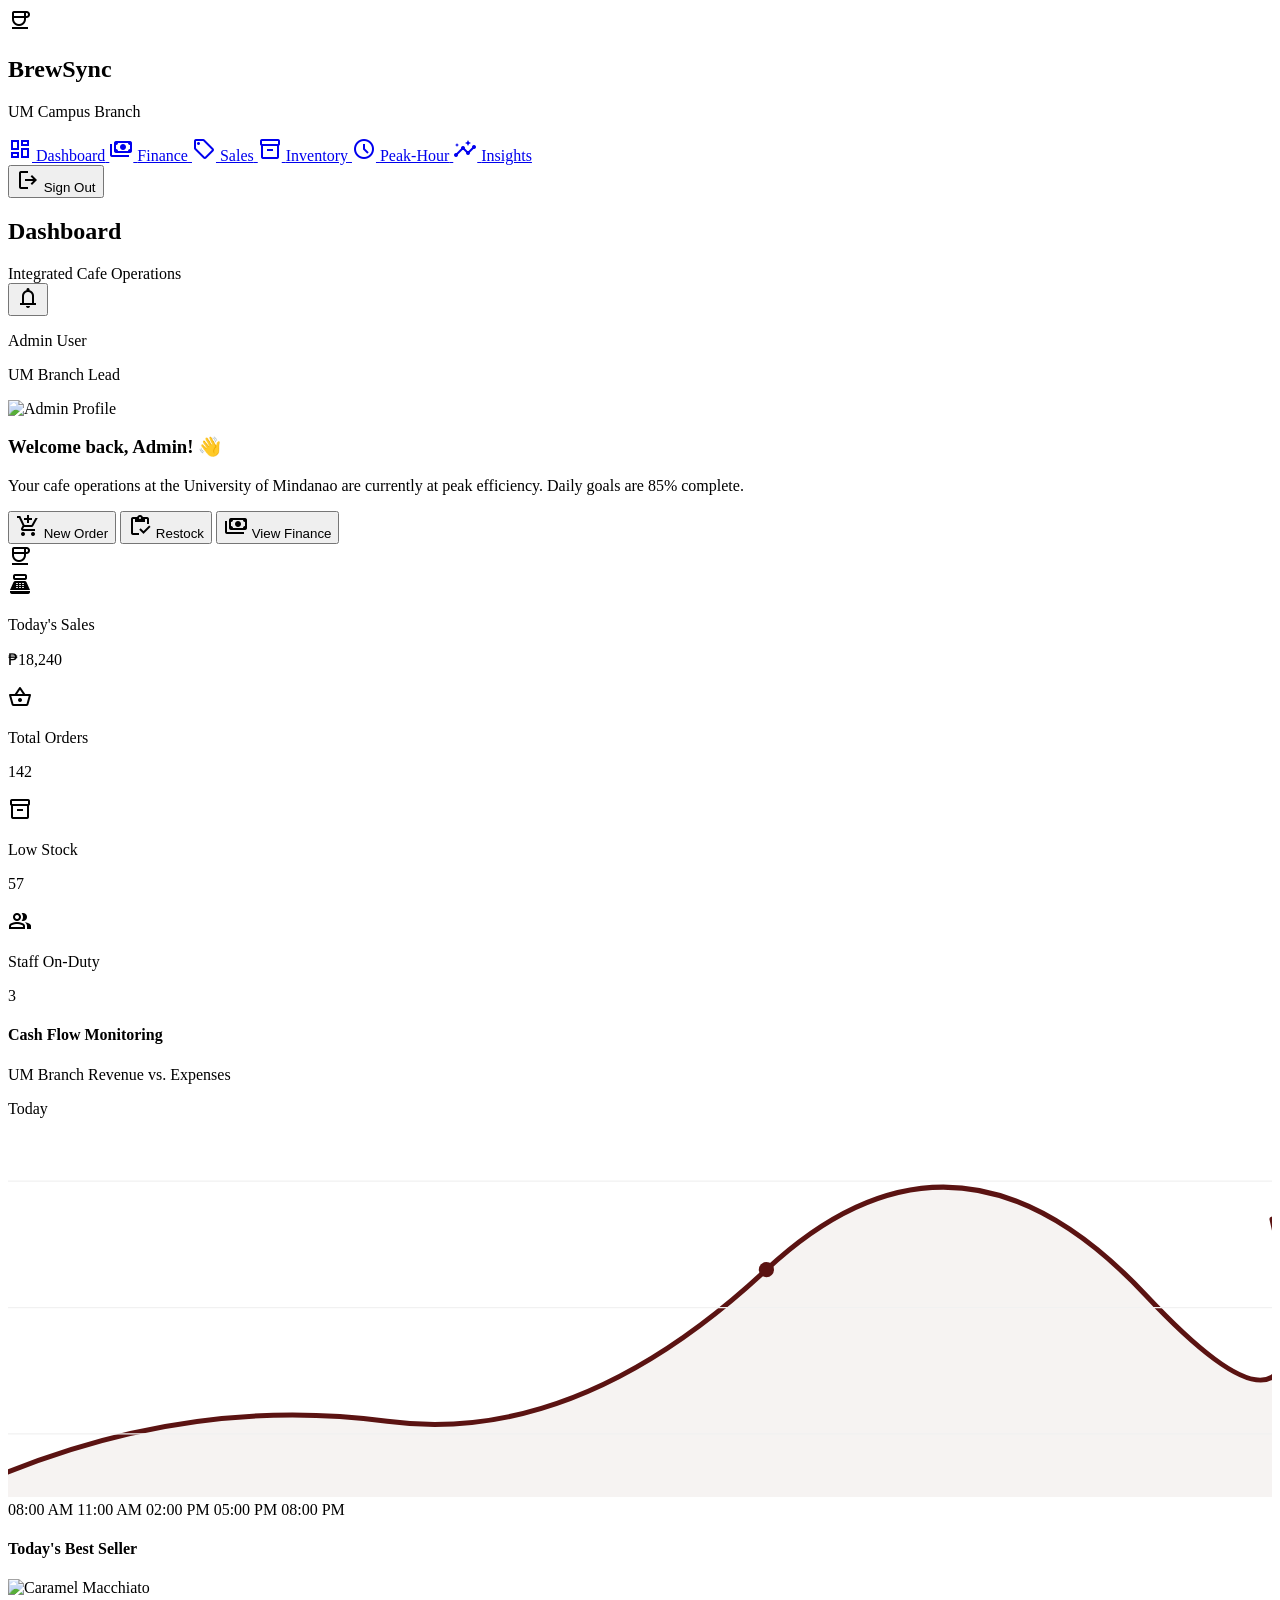
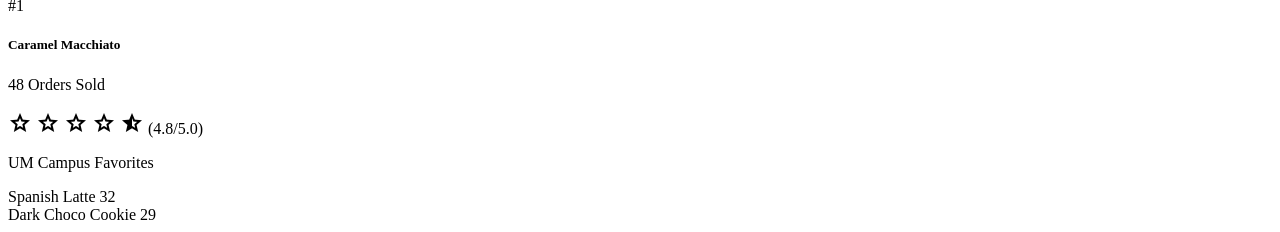
==== dashboard.html @ 95e8571e "initial commit" ====
<!DOCTYPE html>
<html class="" lang="en">

<head>
    <meta charset="utf-8" />
    <meta content="width=device-width, initial-scale=1.0" name="viewport" />
    <title>BrewSync - Dashboard</title>
    <script src="https://cdn.tailwindcss.com?plugins=forms,container-queries"></script>
    <link
        href="https://fonts.googleapis.com/css2?family=Oleo+Script:wght@400;700&amp;family=DM+Sans:ital,opsz,wght@0,9..40,100..1000;1,9..40,100..1000&amp;display=swap"
        rel="stylesheet" />
    <link
        href="https://fonts.googleapis.com/css2?family=Material+Symbols+Outlined:wght,FILL@100..700,0..1&amp;display=swap"
        rel="stylesheet" />
    <script id="tailwind-config">
        tailwind.config = {
            darkMode: "class",
            theme: {
                extend: {
                    colors: {
                        "primary": "#5B1312", // burgundy-wine
                        "sidebar-dark": "#2A0000", // deep-maroon
                        "background-light": "#F5F1E8", // ivory-cream
                        "background-dark": "#201212",
                    },
                    fontFamily: {
                        "display": ["DM Sans", "sans-serif"],
                        "logo": ["Oleo Script", "cursive"]
                    },
                    borderRadius: {
                        "DEFAULT": "1.25rem", // 20px radius
                        "lg": "2rem",
                        "xl": "3rem",
                        "full": "9999px"
                    },
                },
            },
        }
    </script>
    <style type="text/tailwindcss">
        @layer base {
            body {
                @apply font-display text-slate-900 bg-background-light dark:bg-background-dark antialiased;
            }
        }
        .custom-scrollbar::-webkit-scrollbar {
            width: 6px;
        }
        .custom-scrollbar::-webkit-scrollbar-thumb {
            background-color: rgba(91, 19, 18, 0.2);
            border-radius: 10px;
        }
    </style>
</head>

<body class="bg-background-light dark:bg-background-dark">
    <div class="flex h-screen overflow-hidden">
        <aside class="w-72 bg-sidebar-dark flex flex-col h-full text-stone-200 shadow-2xl z-20">
            <div class="p-8 flex items-center gap-3">
                <div
                    class="size-12 bg-primary rounded flex items-center justify-center border border-white/10 shadow-lg">
                    <span class="material-symbols-outlined text-white text-3xl">coffee</span>
                </div>
                <div>
                    <h1 class="text-white text-2xl font-logo tracking-tight">BrewSync</h1>
                    <p class="text-stone-500 text-[10px] uppercase tracking-widest font-bold">UM Campus Branch</p>
                </div>
            </div>
            <nav class="flex-1 px-4 space-y-2 py-4 overflow-y-auto custom-scrollbar">
                <a class="flex items-center gap-3 px-4 py-3 rounded bg-primary text-white shadow-lg shadow-primary/20"
                    href="#">
                    <span class="material-symbols-outlined">dashboard</span>
                    <span class="font-medium">Dashboard</span>
                </a>
                <a class="flex items-center gap-3 px-4 py-3 rounded transition-all hover:bg-white/5 text-stone-400"
                    href="#">
                    <span class="material-symbols-outlined">payments</span>
                    <span class="font-medium">Finance</span>
                </a>
                <a class="flex items-center gap-3 px-4 py-3 rounded transition-all hover:bg-white/5 text-stone-400"
                    href="#">
                    <span class="material-symbols-outlined">sell</span>
                    <span class="font-medium">Sales</span>
                </a>
                <a class="flex items-center gap-3 px-4 py-3 rounded transition-all hover:bg-white/5 text-stone-400"
                    href="#">
                    <span class="material-symbols-outlined">inventory_2</span>
                    <span class="font-medium">Inventory</span>
                </a>
                <a class="flex items-center gap-3 px-4 py-3 rounded transition-all hover:bg-white/5 text-stone-400"
                    href="#">
                    <span class="material-symbols-outlined">schedule</span>
                    <span class="font-medium">Peak-Hour</span>
                </a>
                <a class="flex items-center gap-3 px-4 py-3 rounded transition-all hover:bg-white/5 text-stone-400"
                    href="#">
                    <span class="material-symbols-outlined">insights</span>
                    <span class="font-medium">Insights</span>
                </a>
            </nav>
            <div class="p-6 border-t border-white/5">
                <button
                    class="w-full bg-primary hover:bg-primary/90 text-white py-3 rounded font-bold flex items-center justify-center gap-2 transition-all shadow-lg">
                    <span class="material-symbols-outlined">logout</span>
                    <span>Sign Out</span>
                </button>
            </div>
        </aside>
        <main class="flex-1 flex flex-col overflow-hidden">
            <header
                class="h-20 bg-white/40 backdrop-blur-md border-b border-stone-200/60 px-8 flex items-center justify-between z-10">
                <div class="flex items-center gap-4">
                    <h2 class="text-2xl font-bold text-sidebar-dark">Dashboard</h2>
                    <div class="h-6 w-[1px] bg-stone-300 mx-2"></div>
                    <div class="flex items-center gap-2">
                        <span class="text-sm font-bold text-stone-600">Integrated Cafe Operations</span>
                    </div>
                </div>
                <div class="flex items-center gap-6">
                    <div class="flex items-center gap-3">
                        <button
                            class="size-11 flex items-center justify-center rounded bg-white text-stone-600 hover:bg-stone-50 transition-colors shadow-sm border border-stone-100">
                            <span class="material-symbols-outlined">notifications</span>
                        </button>
                        <div class="w-[1px] h-6 bg-stone-200 mx-1"></div>
                        <div class="flex items-center gap-3 pl-2">
                            <div class="text-right">
                                <p class="text-sm font-bold text-sidebar-dark leading-none">Admin User</p>
                                <p class="text-[10px] text-primary uppercase font-bold mt-1">UM Branch Lead</p>
                            </div>
                            <div
                                class="size-11 rounded-full border-2 border-primary/20 p-0.5 shadow-sm overflow-hidden">
                                <img alt="Admin Profile" class="w-full h-full rounded-full object-cover"
                                    src="https://lh3.googleusercontent.com/aida-public/[base64]" />
                            </div>
                        </div>
                    </div>
                </div>
            </header>
            <div class="flex-1 overflow-y-auto p-8 custom-scrollbar">
                <div class="relative overflow-hidden rounded bg-sidebar-dark text-white p-10 mb-8 shadow-md">
                    <div class="relative z-10">
                        <h3 class="text-3xl font-bold mb-2">Welcome back, Admin! 👋</h3>
                        <p class="text-stone-300 max-w-lg">Your cafe operations at the University of Mindanao are
                            currently at peak efficiency. Daily goals are 85% complete.</p>
                        <div class="flex gap-4 mt-8">
                            <button
                                class="bg-primary hover:bg-primary/90 text-white px-6 py-3 rounded font-bold flex items-center gap-2 transition-all shadow-md">
                                <span class="material-symbols-outlined">add_shopping_cart</span>
                                <span>New Order</span>
                            </button>
                            <button
                                class="bg-primary hover:bg-primary/90 text-white px-6 py-3 rounded font-bold flex items-center gap-2 transition-all shadow-md">
                                <span class="material-symbols-outlined">inventory</span>
                                <span>Restock</span>
                            </button>
                            <button
                                class="bg-primary hover:bg-primary/90 text-white px-6 py-3 rounded font-bold flex items-center gap-2 transition-all shadow-md">
                                <span class="material-symbols-outlined">payments</span>
                                <span>View Finance</span>
                            </button>
                        </div>
                    </div>
                    <div class="absolute right-0 top-0 w-1/3 h-full opacity-10 pointer-events-none">
                        <span
                            class="material-symbols-outlined text-[200px] absolute -right-10 -top-10 rotate-12">coffee</span>
                    </div>
                </div>
                <div class="grid grid-cols-1 md:grid-cols-2 lg:grid-cols-4 gap-6 mb-8">
                    <div class="bg-white p-6 rounded shadow-md border border-stone-100 flex items-center gap-4">
                        <div class="size-14 rounded bg-primary/5 text-primary flex items-center justify-center">
                            <span class="material-symbols-outlined text-3xl">point_of_sale</span>
                        </div>
                        <div>
                            <p class="text-stone-500 text-xs font-bold uppercase tracking-wider">Today's Sales</p>
                            <p class="text-2xl font-bold text-sidebar-dark">₱18,240</p>
                        </div>
                    </div>
                    <div class="bg-white p-6 rounded shadow-md border border-stone-100 flex items-center gap-4">
                        <div class="size-14 rounded bg-stone-50 text-sidebar-dark flex items-center justify-center">
                            <span class="material-symbols-outlined text-3xl">shopping_basket</span>
                        </div>
                        <div>
                            <p class="text-stone-500 text-xs font-bold uppercase tracking-wider">Total Orders</p>
                            <p class="text-2xl font-bold text-sidebar-dark">142</p>
                        </div>
                    </div>
                    <div class="bg-white p-6 rounded shadow-md border border-stone-100 flex items-center gap-4">
                        <div class="size-14 rounded bg-amber-50 text-amber-600 flex items-center justify-center">
                            <span class="material-symbols-outlined text-3xl">inventory_2</span>
                        </div>
                        <div>
                            <p class="text-stone-500 text-xs font-bold uppercase tracking-wider">Low Stock</p>
                            <p class="text-2xl font-bold text-sidebar-dark">57</p>
                        </div>
                    </div>
                    <div class="bg-white p-6 rounded shadow-md border border-stone-100 flex items-center gap-4">
                        <div
                            class="size-14 rounded bg-sidebar-dark/5 text-sidebar-dark flex items-center justify-center">
                            <span class="material-symbols-outlined text-3xl">group</span>
                        </div>
                        <div>
                            <p class="text-stone-500 text-xs font-bold uppercase tracking-wider">Staff On-Duty</p>
                            <p class="text-2xl font-bold text-sidebar-dark">3</p>
                        </div>
                    </div>
                </div>
                <div class="grid grid-cols-1 lg:grid-cols-3 gap-8">
                    <div class="lg:col-span-2 bg-white p-8 rounded shadow-md border border-stone-100">
                        <div class="flex items-center justify-between mb-8">
                            <div>
                                <h4 class="text-lg font-bold text-sidebar-dark">Cash Flow Monitoring</h4>
                                <p class="text-sm text-stone-500">UM Branch Revenue vs. Expenses</p>
                            </div>
                            <div class="flex items-center gap-2">
                                <span
                                    class="px-3 py-1 bg-primary/10 text-primary text-[10px] font-bold rounded-full uppercase">Today</span>
                            </div>
                        </div>
                        <div class="h-64 w-full relative">
                            <svg class="w-full h-full" preserveAspectRatio="none" viewBox="0 0 1000 300">
                                <path d="M0,280 Q150,220 300,240 T600,120 T900,140 T1000,80 L1000,300 L0,300 Z"
                                    fill="rgba(91, 19, 18, 0.05)"></path>
                                <path d="M0,280 Q150,220 300,240 T600,120 T900,140 T1000,80" fill="none"
                                    stroke="#5B1312" stroke-linecap="round" stroke-width="4"></path>
                                <circle cx="600" cy="120" fill="#5B1312" r="6"></circle>
                                <line stroke="#f1f1f1" stroke-width="1" x1="0" x2="1000" y1="50" y2="50"></line>
                                <line stroke="#f1f1f1" stroke-width="1" x1="0" x2="1000" y1="150" y2="150"></line>
                                <line stroke="#f1f1f1" stroke-width="1" x1="0" x2="1000" y1="250" y2="250"></line>
                            </svg>
                            <div
                                class="flex justify-between mt-4 text-[10px] font-bold text-stone-400 uppercase tracking-widest">
                                <span>08:00 AM</span>
                                <span>11:00 AM</span>
                                <span>02:00 PM</span>
                                <span>05:00 PM</span>
                                <span>08:00 PM</span>
                            </div>
                        </div>
                    </div>
                    <div class="bg-white p-8 rounded shadow-md border border-stone-100 flex flex-col">
                        <h4 class="text-lg font-bold text-sidebar-dark mb-6">Today's Best Seller</h4>
                        <div class="flex-1 flex flex-col items-center justify-center">
                            <div class="relative mb-6">
                                <div
                                    class="size-44 rounded-full border-8 border-primary/10 flex items-center justify-center p-2">
                                    <img alt="Caramel Macchiato"
                                        class="w-full h-full rounded-full object-cover shadow-xl"
                                        src="https://lh3.googleusercontent.com/aida-public/[base64]" />
                                </div>
                                <div
                                    class="absolute -bottom-1 -right-1 bg-primary text-white size-12 rounded-full flex items-center justify-center font-bold border-4 border-white text-lg">
                                    #1
                                </div>
                            </div>
                            <div class="text-center">
                                <h5 class="text-xl font-bold text-sidebar-dark uppercase tracking-tight">Caramel
                                    Macchiato</h5>
                                <p class="text-primary font-bold text-sm mt-1">48 Orders Sold</p>
                                <div class="mt-4 flex items-center justify-center gap-1">
                                    <span
                                        class="material-symbols-outlined text-amber-400 text-sm fill-current">star</span>
                                    <span
                                        class="material-symbols-outlined text-amber-400 text-sm fill-current">star</span>
                                    <span
                                        class="material-symbols-outlined text-amber-400 text-sm fill-current">star</span>
                                    <span
                                        class="material-symbols-outlined text-amber-400 text-sm fill-current">star</span>
                                    <span
                                        class="material-symbols-outlined text-amber-400 text-sm fill-current">star_half</span>
                                    <span class="text-xs text-stone-400 font-bold ml-1">(4.8/5.0)</span>
                                </div>
                            </div>
                        </div>
                        <div class="mt-8 pt-6 border-t border-stone-100">
                            <p class="text-[10px] font-bold text-stone-500 uppercase mb-4 tracking-widest text-center">
                                UM Campus Favorites</p>
                            <div class="space-y-3">
                                <div class="flex items-center justify-between text-sm">
                                    <span class="font-medium text-stone-700">Spanish Latte</span>
                                    <span class="font-bold text-sidebar-dark">32</span>
                                </div>
                                <div class="flex items-center justify-between text-sm">
                                    <span class="font-medium text-stone-700">Dark Choco Cookie</span>
                                    <span class="font-bold text-sidebar-dark">29</span>
                                </div>
                            </div>
                        </div>
                    </div>
                </div>
            </div>
        </main>
    </div>

</body>

</html>
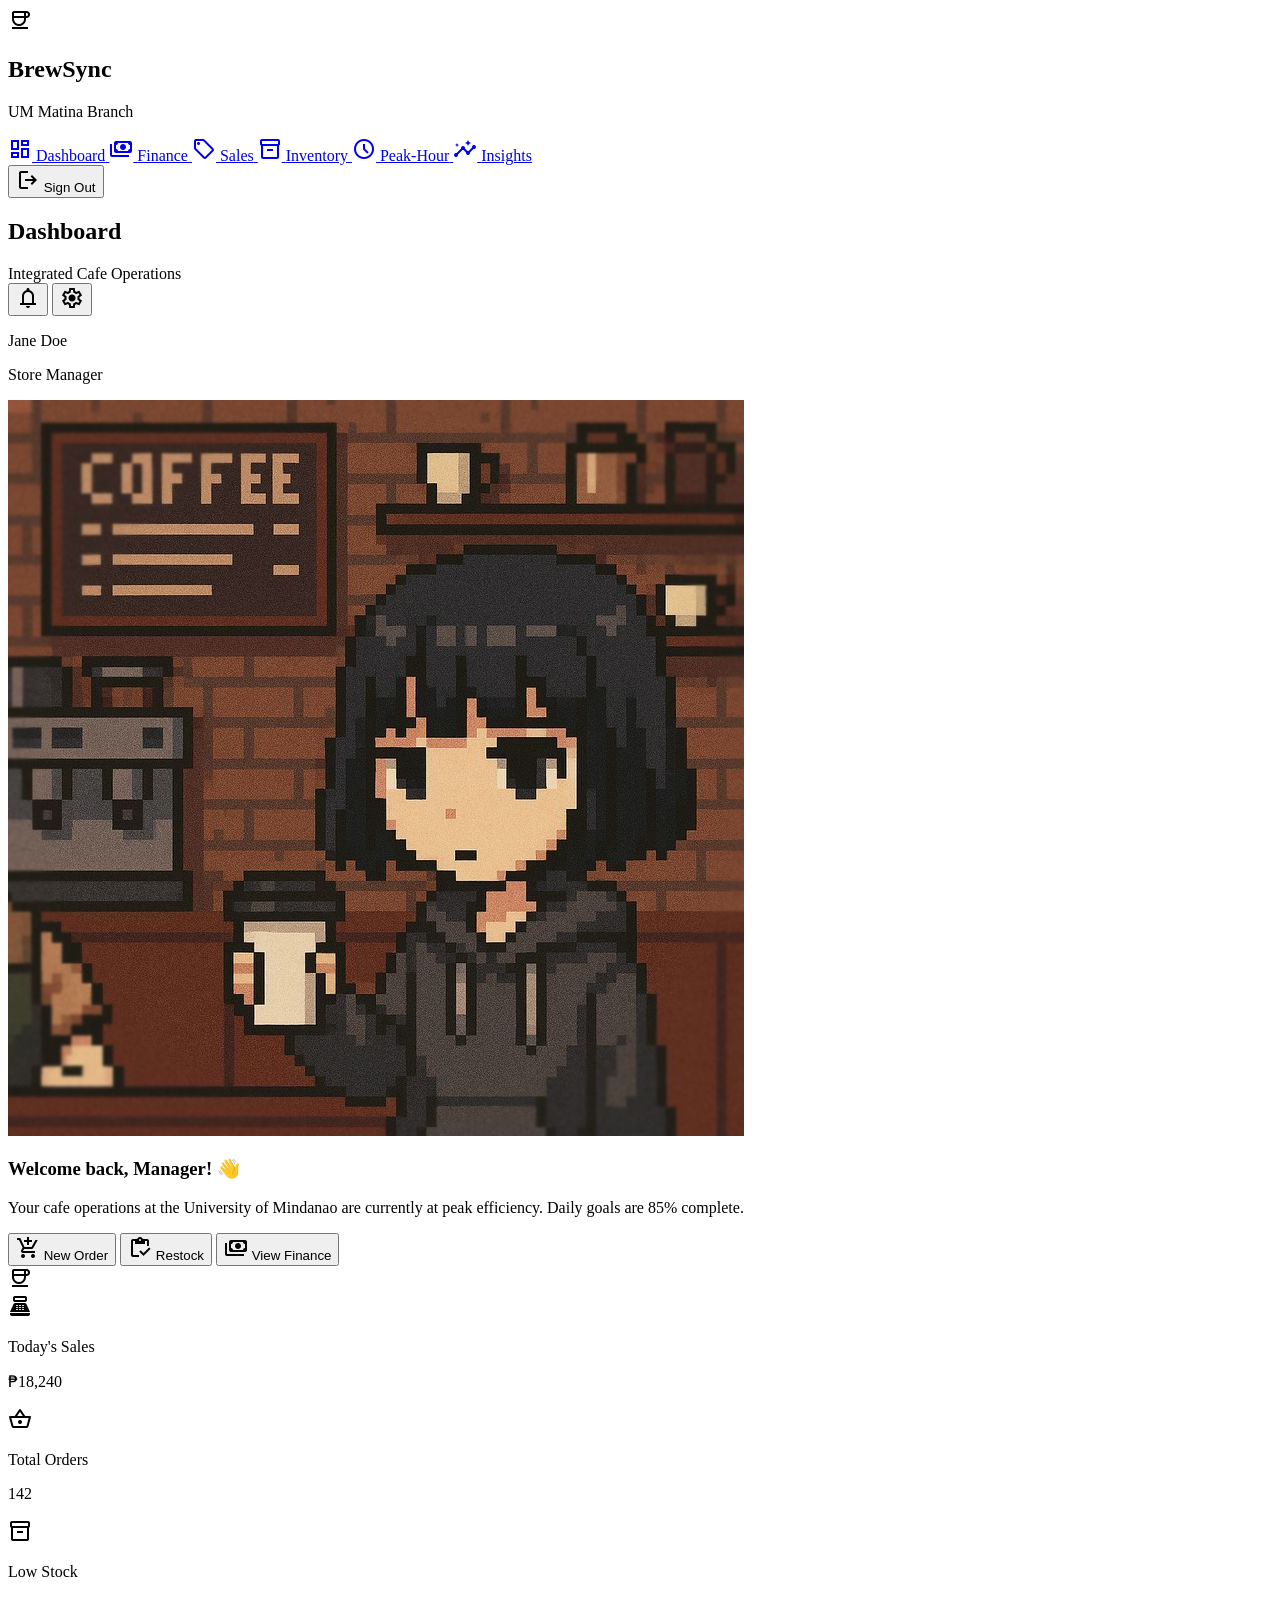
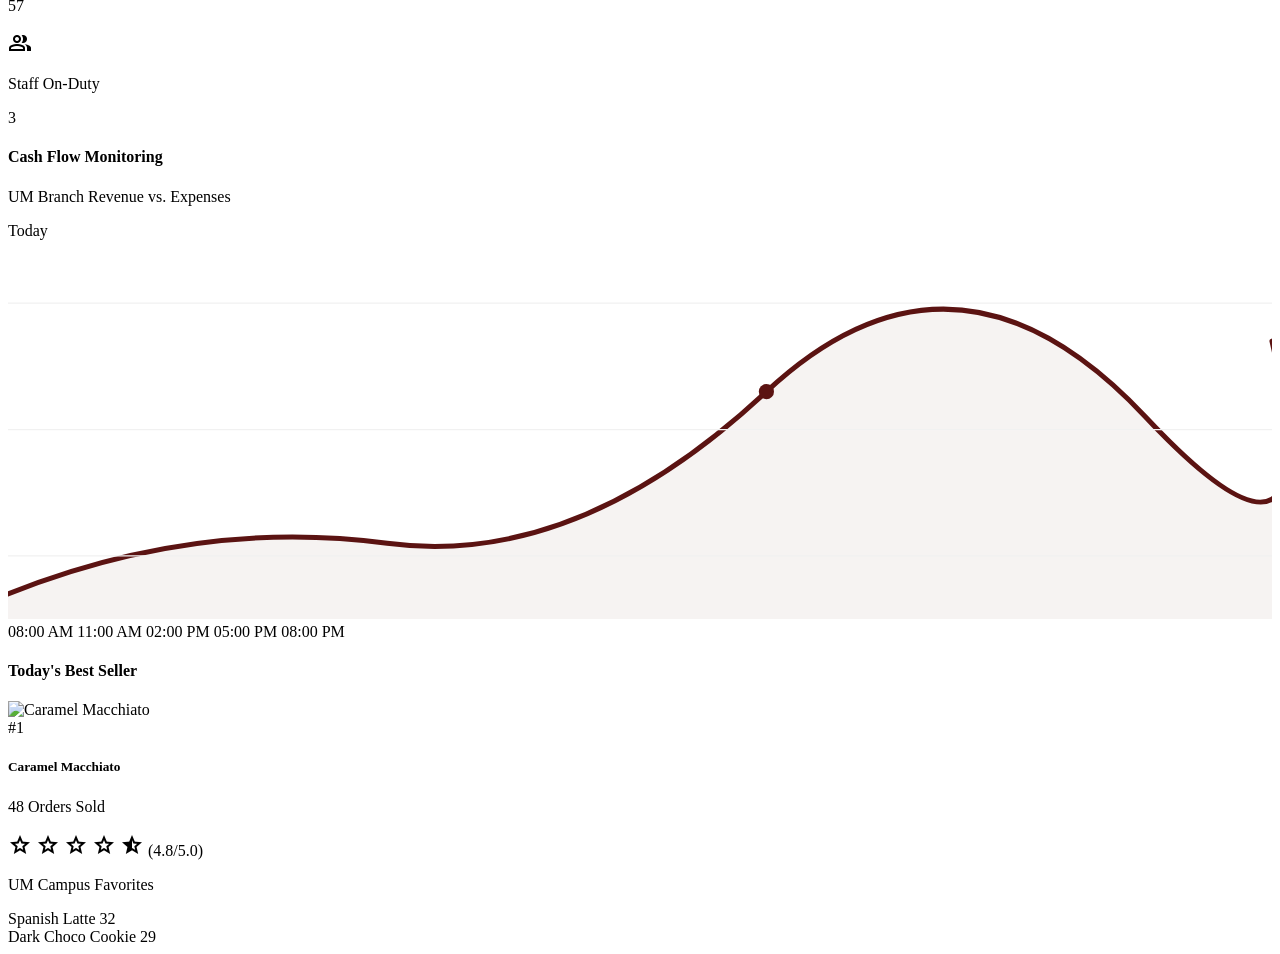
==== commit 2f22a55f: "refactor code structure for improved readability and maintainability" ====
--- a/dashboard.html
+++ b/dashboard.html
@@ -63,7 +63,7 @@
                 </div>
                 <div>
                     <h1 class="text-white text-2xl font-logo tracking-tight">BrewSync</h1>
-                    <p class="text-stone-500 text-[10px] uppercase tracking-widest font-bold">UM Campus Branch</p>
+                    <p class="text-stone-500 text-[10px] uppercase tracking-widest font-bold">UM Matina Branch</p>
                 </div>
             </div>
             <nav class="flex-1 px-4 space-y-2 py-4 overflow-y-auto custom-scrollbar">
@@ -122,16 +122,20 @@
                             class="size-11 flex items-center justify-center rounded bg-white text-stone-600 hover:bg-stone-50 transition-colors shadow-sm border border-stone-100">
                             <span class="material-symbols-outlined">notifications</span>
                         </button>
+                        <button
+                            class="size-11 flex items-center justify-center rounded bg-white text-stone-600 hover:bg-stone-50 transition-colors shadow-sm border border-stone-100">
+                            <span class="material-symbols-outlined">settings</span>
+                        </button>
                         <div class="w-[1px] h-6 bg-stone-200 mx-1"></div>
                         <div class="flex items-center gap-3 pl-2">
                             <div class="text-right">
-                                <p class="text-sm font-bold text-sidebar-dark leading-none">Admin User</p>
-                                <p class="text-[10px] text-primary uppercase font-bold mt-1">UM Branch Lead</p>
+                                <p class="text-sm font-bold text-sidebar-dark leading-none">Jane Doe</p>
+                                <p class="text-[10px] text-primary uppercase font-bold mt-1">Store Manager</p>
                             </div>
                             <div
                                 class="size-11 rounded-full border-2 border-primary/20 p-0.5 shadow-sm overflow-hidden">
-                                <img alt="Admin Profile" class="w-full h-full rounded-full object-cover"
-                                    src="https://lh3.googleusercontent.com/aida-public/[base64]" />
+                                <img alt="Jane Doe Profile" class="w-full h-full rounded-full object-cover"
+                                    src="profile_manager.jpg" />
                             </div>
                         </div>
                     </div>
@@ -140,7 +144,7 @@
             <div class="flex-1 overflow-y-auto p-8 custom-scrollbar">
                 <div class="relative overflow-hidden rounded bg-sidebar-dark text-white p-10 mb-8 shadow-md">
                     <div class="relative z-10">
-                        <h3 class="text-3xl font-bold mb-2">Welcome back, Admin! 👋</h3>
+                        <h3 class="text-3xl font-bold mb-2">Welcome back, Manager! 👋</h3>
                         <p class="text-stone-300 max-w-lg">Your cafe operations at the University of Mindanao are
                             currently at peak efficiency. Daily goals are 85% complete.</p>
                         <div class="flex gap-4 mt-8">
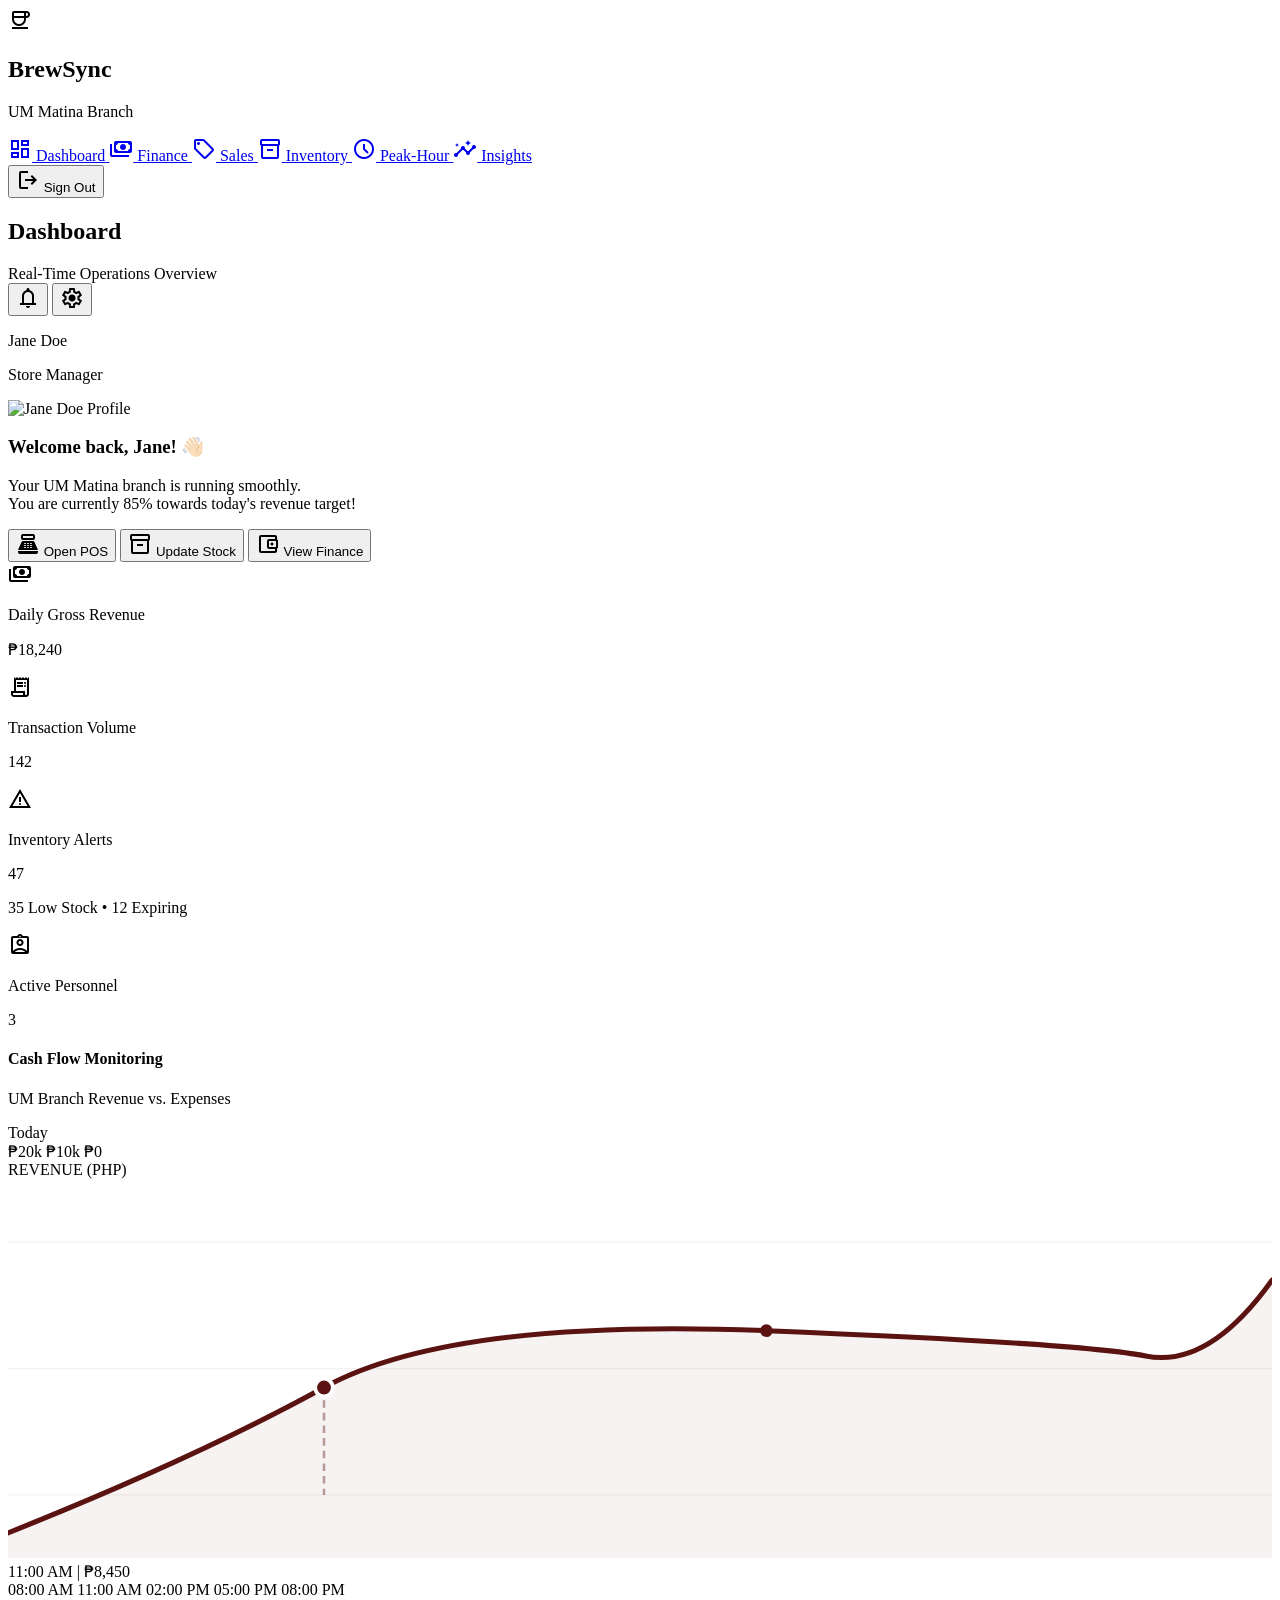
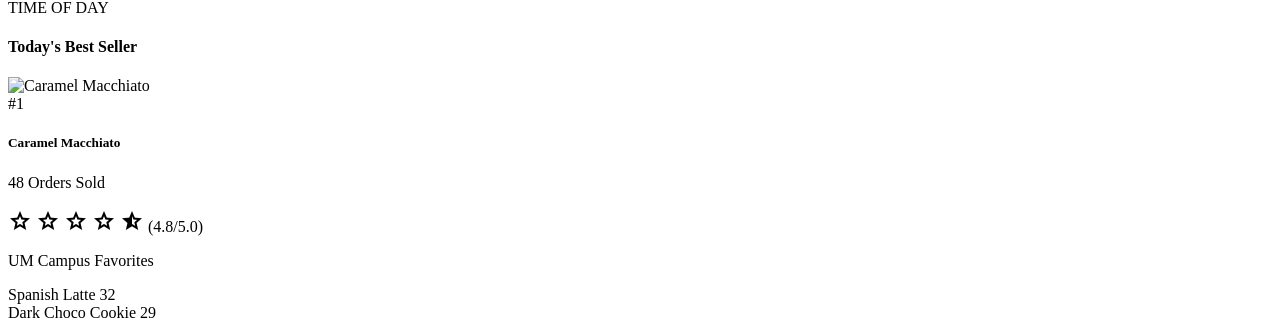
==== commit dcd62571: "refactor UI elements across multiple pages for improved aesthetics and functionality" ====
--- a/dashboard.html
+++ b/dashboard.html
@@ -18,9 +18,9 @@
             theme: {
                 extend: {
                     colors: {
-                        "primary": "#5B1312", // burgundy-wine
-                        "sidebar-dark": "#2A0000", // deep-maroon
-                        "background-light": "#F5F1E8", // ivory-cream
+                        "primary": "#5B1312",
+                        "sidebar-dark": "#2A0000",
+                        "background-light": "#F9F8F6",
                         "background-dark": "#201212",
                     },
                     fontFamily: {
@@ -28,7 +28,7 @@
                         "logo": ["Oleo Script", "cursive"]
                     },
                     borderRadius: {
-                        "DEFAULT": "1.25rem", // 20px radius
+                        "DEFAULT": "1.25rem",
                         "lg": "2rem",
                         "xl": "3rem",
                         "full": "9999px"
@@ -108,12 +108,12 @@
         </aside>
         <main class="flex-1 flex flex-col overflow-hidden">
             <header
-                class="h-20 bg-white/40 backdrop-blur-md border-b border-stone-200/60 px-8 flex items-center justify-between z-10">
+                class="h-20 bg-white/40 backdrop-blur-md border-b border-stone-200/60 px-8 flex items-center justify-between z-10 shadow-sm">
                 <div class="flex items-center gap-4">
                     <h2 class="text-2xl font-bold text-sidebar-dark">Dashboard</h2>
                     <div class="h-6 w-[1px] bg-stone-300 mx-2"></div>
                     <div class="flex items-center gap-2">
-                        <span class="text-sm font-bold text-stone-600">Integrated Cafe Operations</span>
+                        <span class="text-sm font-bold text-stone-600">Real-Time Operations Overview</span>
                     </div>
                 </div>
                 <div class="flex items-center gap-6">
@@ -135,83 +135,92 @@
                             <div
                                 class="size-11 rounded-full border-2 border-primary/20 p-0.5 shadow-sm overflow-hidden">
                                 <img alt="Jane Doe Profile" class="w-full h-full rounded-full object-cover"
-                                    src="profile_manager.jpg" />
+                                    src="https://i.pinimg.com/736x/e9/f0/b5/e9f0b5cbe3f403b0cc3b9a70ce0993f1.jpg" />
                             </div>
                         </div>
                     </div>
                 </div>
             </header>
             <div class="flex-1 overflow-y-auto p-8 custom-scrollbar">
-                <div class="relative overflow-hidden rounded bg-sidebar-dark text-white p-10 mb-8 shadow-md">
+                <div
+                    class="relative overflow-hidden rounded text-white p-10 mb-8 shadow-md bg-[url('https://i.pinimg.com/736x/10/86/14/108614008a12928220759c5d083c2afb.jpg')] bg-cover bg-center bg-no-repeat">
+
+                    <div class="absolute inset-0 bg-sidebar-dark/70"></div>
+
                     <div class="relative z-10">
-                        <h3 class="text-3xl font-bold mb-2">Welcome back, Manager! 👋</h3>
-                        <p class="text-stone-300 max-w-lg">Your cafe operations at the University of Mindanao are
-                            currently at peak efficiency. Daily goals are 85% complete.</p>
+                        <h3 class="text-3xl font-bold mb-2">Welcome back, Jane! 👋🏻</h3>
+                        <p class="text-stone-300 max-w-lg">Your UM Matina branch is running smoothly.<br>You are
+                            currently 85% towards today's revenue target!</p>
                         <div class="flex gap-4 mt-8">
                             <button
                                 class="bg-primary hover:bg-primary/90 text-white px-6 py-3 rounded font-bold flex items-center gap-2 transition-all shadow-md">
-                                <span class="material-symbols-outlined">add_shopping_cart</span>
-                                <span>New Order</span>
+                                <span class="material-symbols-outlined">point_of_sale</span>
+                                <span>Open POS</span>
                             </button>
                             <button
                                 class="bg-primary hover:bg-primary/90 text-white px-6 py-3 rounded font-bold flex items-center gap-2 transition-all shadow-md">
-                                <span class="material-symbols-outlined">inventory</span>
-                                <span>Restock</span>
+                                <span class="material-symbols-outlined">inventory_2</span>
+                                <span>Update Stock</span>
                             </button>
                             <button
                                 class="bg-primary hover:bg-primary/90 text-white px-6 py-3 rounded font-bold flex items-center gap-2 transition-all shadow-md">
-                                <span class="material-symbols-outlined">payments</span>
+                                <span class="material-symbols-outlined">account_balance_wallet</span>
                                 <span>View Finance</span>
                             </button>
                         </div>
                     </div>
-                    <div class="absolute right-0 top-0 w-1/3 h-full opacity-10 pointer-events-none">
-                        <span
-                            class="material-symbols-outlined text-[200px] absolute -right-10 -top-10 rotate-12">coffee</span>
-                    </div>
                 </div>
                 <div class="grid grid-cols-1 md:grid-cols-2 lg:grid-cols-4 gap-6 mb-8">
-                    <div class="bg-white p-6 rounded shadow-md border border-stone-100 flex items-center gap-4">
-                        <div class="size-14 rounded bg-primary/5 text-primary flex items-center justify-center">
-                            <span class="material-symbols-outlined text-3xl">point_of_sale</span>
+                    <div
+                        class="bg-white p-6 rounded shadow-sm hover:shadow-md transition-shadow duration-300 border border-stone-100 flex items-center gap-4">
+                        <div class="size-14 rounded bg-transparent text-primary flex items-center justify-center">
+                            <span class="material-symbols-outlined text-3xl">payments</span>
                         </div>
                         <div>
-                            <p class="text-stone-500 text-xs font-bold uppercase tracking-wider">Today's Sales</p>
+                            <p class="text-stone-500 text-xs font-bold uppercase tracking-wider">Daily Gross Revenue</p>
                             <p class="text-2xl font-bold text-sidebar-dark">₱18,240</p>
                         </div>
                     </div>
-                    <div class="bg-white p-6 rounded shadow-md border border-stone-100 flex items-center gap-4">
-                        <div class="size-14 rounded bg-stone-50 text-sidebar-dark flex items-center justify-center">
-                            <span class="material-symbols-outlined text-3xl">shopping_basket</span>
+                    <div
+                        class="bg-white p-6 rounded shadow-sm hover:shadow-md transition-shadow duration-300 border border-stone-100 flex items-center gap-4">
+                        <div class="size-14 rounded bg-transparent text-sidebar-dark flex items-center justify-center">
+                            <span class="material-symbols-outlined text-3xl">receipt_long</span>
                         </div>
                         <div>
-                            <p class="text-stone-500 text-xs font-bold uppercase tracking-wider">Total Orders</p>
+                            <p class="text-stone-500 text-xs font-bold uppercase tracking-wider">Transaction Volume</p>
                             <p class="text-2xl font-bold text-sidebar-dark">142</p>
                         </div>
                     </div>
-                    <div class="bg-white p-6 rounded shadow-md border border-stone-100 flex items-center gap-4">
-                        <div class="size-14 rounded bg-amber-50 text-amber-600 flex items-center justify-center">
-                            <span class="material-symbols-outlined text-3xl">inventory_2</span>
+                    <div
+                        class="bg-white p-6 rounded shadow-sm hover:shadow-md transition-shadow duration-300 border border-stone-100 flex items-center gap-4">
+                        <div
+                            class="size-14 rounded-xl bg-transparent text-sidebar-dark flex items-center justify-center">
+                            <span class="material-symbols-outlined text-3xl">warning_amber</span>
                         </div>
                         <div>
-                            <p class="text-stone-500 text-xs font-bold uppercase tracking-wider">Low Stock</p>
-                            <p class="text-2xl font-bold text-sidebar-dark">57</p>
-                        </div>
-                    </div>
-                    <div class="bg-white p-6 rounded shadow-md border border-stone-100 flex items-center gap-4">
-                        <div
-                            class="size-14 rounded bg-sidebar-dark/5 text-sidebar-dark flex items-center justify-center">
-                            <span class="material-symbols-outlined text-3xl">group</span>
+                            <p class="text-stone-500 text-xs font-bold uppercase tracking-wider">Inventory Alerts</p>
+                            <p class="text-2xl font-bold text-sidebar-dark leading-none mt-1">47</p>
+                            <p class="text-[11px] font-medium text-stone-500 mt-2">
+                                <span class="text-red-500 font-bold">35</span> Low Stock • <span
+                                    class="text-red-500 font-bold">12</span> Expiring
+                            </p>
+                        </div>
+                    </div>
+                    <div
+                        class="bg-white p-6 rounded shadow-sm hover:shadow-md transition-shadow duration-300 border border-stone-100 flex items-center gap-4">
+                        <div class="size-14 rounded bg-transparent text-sidebar-dark flex items-center justify-center">
+                            <span class="material-symbols-outlined text-3xl">assignment_ind</span>
                         </div>
                         <div>
-                            <p class="text-stone-500 text-xs font-bold uppercase tracking-wider">Staff On-Duty</p>
+                            <p class="text-stone-500 text-xs font-bold uppercase tracking-wider">Active Personnel</p>
                             <p class="text-2xl font-bold text-sidebar-dark">3</p>
                         </div>
                     </div>
                 </div>
-                <div class="grid grid-cols-1 lg:grid-cols-3 gap-8">
-                    <div class="lg:col-span-2 bg-white p-8 rounded shadow-md border border-stone-100">
-                        <div class="flex items-center justify-between mb-8">
+                <div class="grid grid-cols-1 lg:grid-cols-3 gap-8 pb-12">
+                    <div
+                        class="lg:col-span-2 bg-white p-8 rounded shadow-sm hover:shadow-md transition-shadow duration-300 border border-stone-100">
+                        <div class="flex items-center justify-between mb-24">
                             <div>
                                 <h4 class="text-lg font-bold text-sidebar-dark">Cash Flow Monitoring</h4>
                                 <p class="text-sm text-stone-500">UM Branch Revenue vs. Expenses</p>
@@ -221,28 +230,71 @@
                                     class="px-3 py-1 bg-primary/10 text-primary text-[10px] font-bold rounded-full uppercase">Today</span>
                             </div>
                         </div>
-                        <div class="h-64 w-full relative">
-                            <svg class="w-full h-full" preserveAspectRatio="none" viewBox="0 0 1000 300">
-                                <path d="M0,280 Q150,220 300,240 T600,120 T900,140 T1000,80 L1000,300 L0,300 Z"
-                                    fill="rgba(91, 19, 18, 0.05)"></path>
-                                <path d="M0,280 Q150,220 300,240 T600,120 T900,140 T1000,80" fill="none"
-                                    stroke="#5B1312" stroke-linecap="round" stroke-width="4"></path>
-                                <circle cx="600" cy="120" fill="#5B1312" r="6"></circle>
-                                <line stroke="#f1f1f1" stroke-width="1" x1="0" x2="1000" y1="50" y2="50"></line>
-                                <line stroke="#f1f1f1" stroke-width="1" x1="0" x2="1000" y1="150" y2="150"></line>
-                                <line stroke="#f1f1f1" stroke-width="1" x1="0" x2="1000" y1="250" y2="250"></line>
-                            </svg>
+
+                        <div class="h-64 w-full relative flex gap-6 mt-4">
                             <div
-                                class="flex justify-between mt-4 text-[10px] font-bold text-stone-400 uppercase tracking-widest">
-                                <span>08:00 AM</span>
-                                <span>11:00 AM</span>
-                                <span>02:00 PM</span>
-                                <span>05:00 PM</span>
-                                <span>08:00 PM</span>
-                            </div>
-                        </div>
-                    </div>
-                    <div class="bg-white p-8 rounded shadow-md border border-stone-100 flex flex-col">
+                                class="flex flex-col justify-between text-[10px] font-bold text-stone-400 text-right h-full pb-10 pt-4 w-8 shrink-0">
+                                <span>₱20k</span>
+                                <span>₱10k</span>
+                                <span>₱0</span>
+                            </div>
+
+                            <div class="flex-1 relative">
+                                <!-- Y-Axis Context Title -->
+                                <div
+                                    class="absolute -top-8 left-0 text-[10px] font-bold text-stone-400 uppercase tracking-tight">
+                                    REVENUE (PHP)</div>
+
+                                <svg class="w-full h-full overflow-visible" preserveAspectRatio="none"
+                                    viewBox="0 0 1000 300">
+                                    <!-- Grid Lines -->
+                                    <line stroke="#f1f1f1" stroke-width="1" x1="0" x2="1000" y1="50" y2="50"></line>
+                                    <line stroke="#f1f1f1" stroke-width="1" x1="0" x2="1000" y1="150" y2="150"></line>
+                                    <line stroke="#f1f1f1" stroke-width="1" x1="0" x2="1000" y1="250" y2="250"></line>
+
+                                    <!-- Hover Anchor Line (11:00 AM) -->
+                                    <line stroke="#5B1312" stroke-width="2" stroke-dasharray="6,4" x1="250" x2="250"
+                                        y1="165" y2="250" opacity="0.4"></line>
+
+                                    <!-- Graph Paths -->
+                                    <path d="M0,280 Q150,220 250,165 T600,120 T900,140 T1000,80 L1000,300 L0,300 Z"
+                                        fill="rgba(91, 19, 18, 0.05)"></path>
+                                    <path d="M0,280 Q150,220 250,165 T600,120 T900,140 T1000,80" fill="none"
+                                        stroke="#5B1312" stroke-linecap="round" stroke-width="4"></path>
+
+                                    <!-- Prototype Hover Dot -->
+                                    <circle cx="250" cy="165" fill="#5B1312" r="7" stroke="white" stroke-width="3"
+                                        class="drop-shadow-sm"></circle>
+                                    <circle cx="600" cy="120" fill="#5B1312" r="5"></circle>
+                                </svg>
+
+                                <!-- Active Hover Tooltip -->
+                                <div
+                                    class="absolute top-[55%] left-[25%] -translate-x-1/2 -translate-y-[calc(100%+12px)] bg-sidebar-dark text-white text-[11px] font-bold px-3 py-1.5 rounded-md shadow-xl z-20 whitespace-nowrap border border-white/10">
+                                    11:00 AM | ₱8,450
+                                    <div
+                                        class="absolute -bottom-1 left-1/2 -translate-x-1/2 w-2 h-2 bg-sidebar-dark rotate-45 border-r border-b border-white/10">
+                                    </div>
+                                </div>
+
+                                <!-- X-Axis Time Labels -->
+                                <div
+                                    class="flex justify-between mt-4 text-[10px] font-bold text-stone-400 uppercase tracking-widest relative">
+                                    <span>08:00 AM</span>
+                                    <span>11:00 AM</span>
+                                    <span>02:00 PM</span>
+                                    <span>05:00 PM</span>
+                                    <span>08:00 PM</span>
+                                    <!-- X-Axis Context Title -->
+                                    <div
+                                        class="absolute -bottom-8 left-1/2 -translate-x-1/2 text-[10px] font-bold text-stone-400 uppercase tracking-tight">
+                                        TIME OF DAY</div>
+                                </div>
+                            </div>
+                        </div>
+                    </div>
+                    <div
+                        class="bg-white p-8 p-8 rounded shadow-sm hover:shadow-md transition-shadow duration-300 border border-stone-100">
                         <h4 class="text-lg font-bold text-sidebar-dark mb-6">Today's Best Seller</h4>
                         <div class="flex-1 flex flex-col items-center justify-center">
                             <div class="relative mb-6">
@@ -250,7 +302,7 @@
                                     class="size-44 rounded-full border-8 border-primary/10 flex items-center justify-center p-2">
                                     <img alt="Caramel Macchiato"
                                         class="w-full h-full rounded-full object-cover shadow-xl"
-                                        src="https://lh3.googleusercontent.com/aida-public/[base64]" />
+                                        src="https://i.pinimg.com/1200x/af/37/54/af3754f0c6bfcb86a04d28fa5a07a7fc.jpg" />
                                 </div>
                                 <div
                                     class="absolute -bottom-1 -right-1 bg-primary text-white size-12 rounded-full flex items-center justify-center font-bold border-4 border-white text-lg">
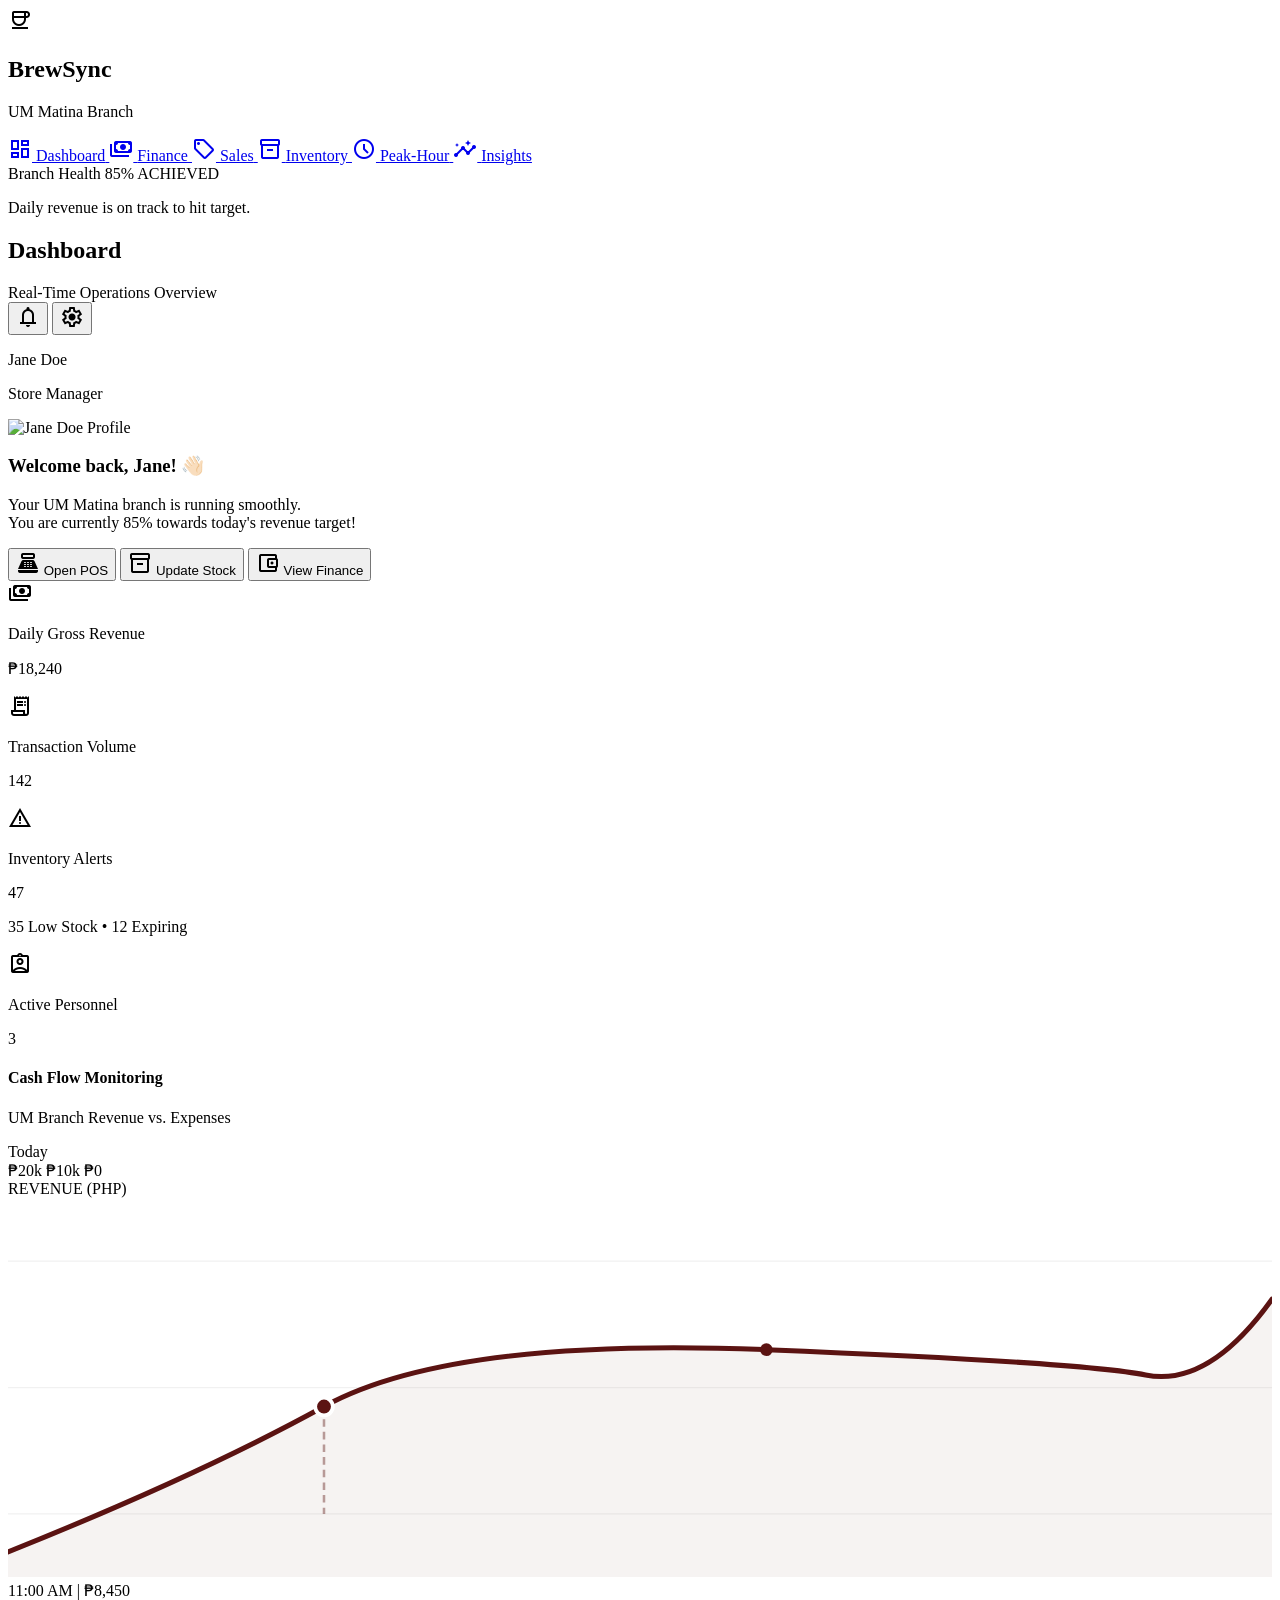
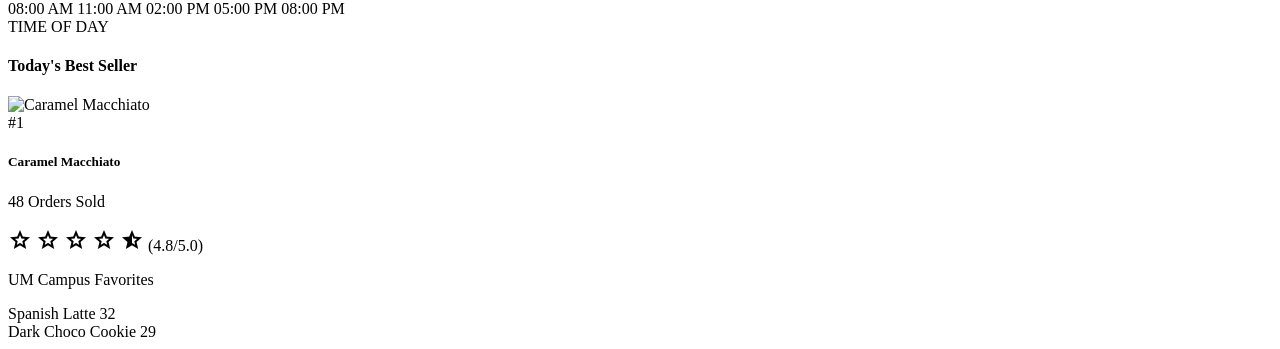
==== commit 99041a43: "enhance pages with new widgets for improved data visibility and user experience" ====
--- a/dashboard.html
+++ b/dashboard.html
@@ -98,12 +98,19 @@
                     <span class="font-medium">Insights</span>
                 </a>
             </nav>
-            <div class="p-6 border-t border-white/5">
-                <button
-                    class="w-full bg-primary hover:bg-primary/90 text-white py-3 rounded font-bold flex items-center justify-center gap-2 transition-all shadow-lg">
-                    <span class="material-symbols-outlined">logout</span>
-                    <span>Sign Out</span>
-                </button>
+            <div class="p-6 mt-auto border-t border-white/5">
+                <div class="bg-green-500/10 rounded-2xl p-4 border border-green-500/20">
+                    <div class="flex items-center justify-between mb-2">
+                        <span class="text-[10px] font-bold text-green-500 uppercase tracking-widest">Branch
+                            Health</span>
+                        <span class="text-[10px] font-bold text-green-500">85% ACHIEVED</span>
+                    </div>
+                    <div class="h-1.5 w-full bg-white/5 rounded-full overflow-hidden">
+                        <div class="h-full bg-green-500 rounded-full" style="width: 85%"></div>
+                    </div>
+                    <p class="text-[11px] text-stone-400 mt-2 leading-relaxed">Daily revenue is on track to hit target.
+                    </p>
+                </div>
             </div>
         </aside>
         <main class="flex-1 flex flex-col overflow-hidden">
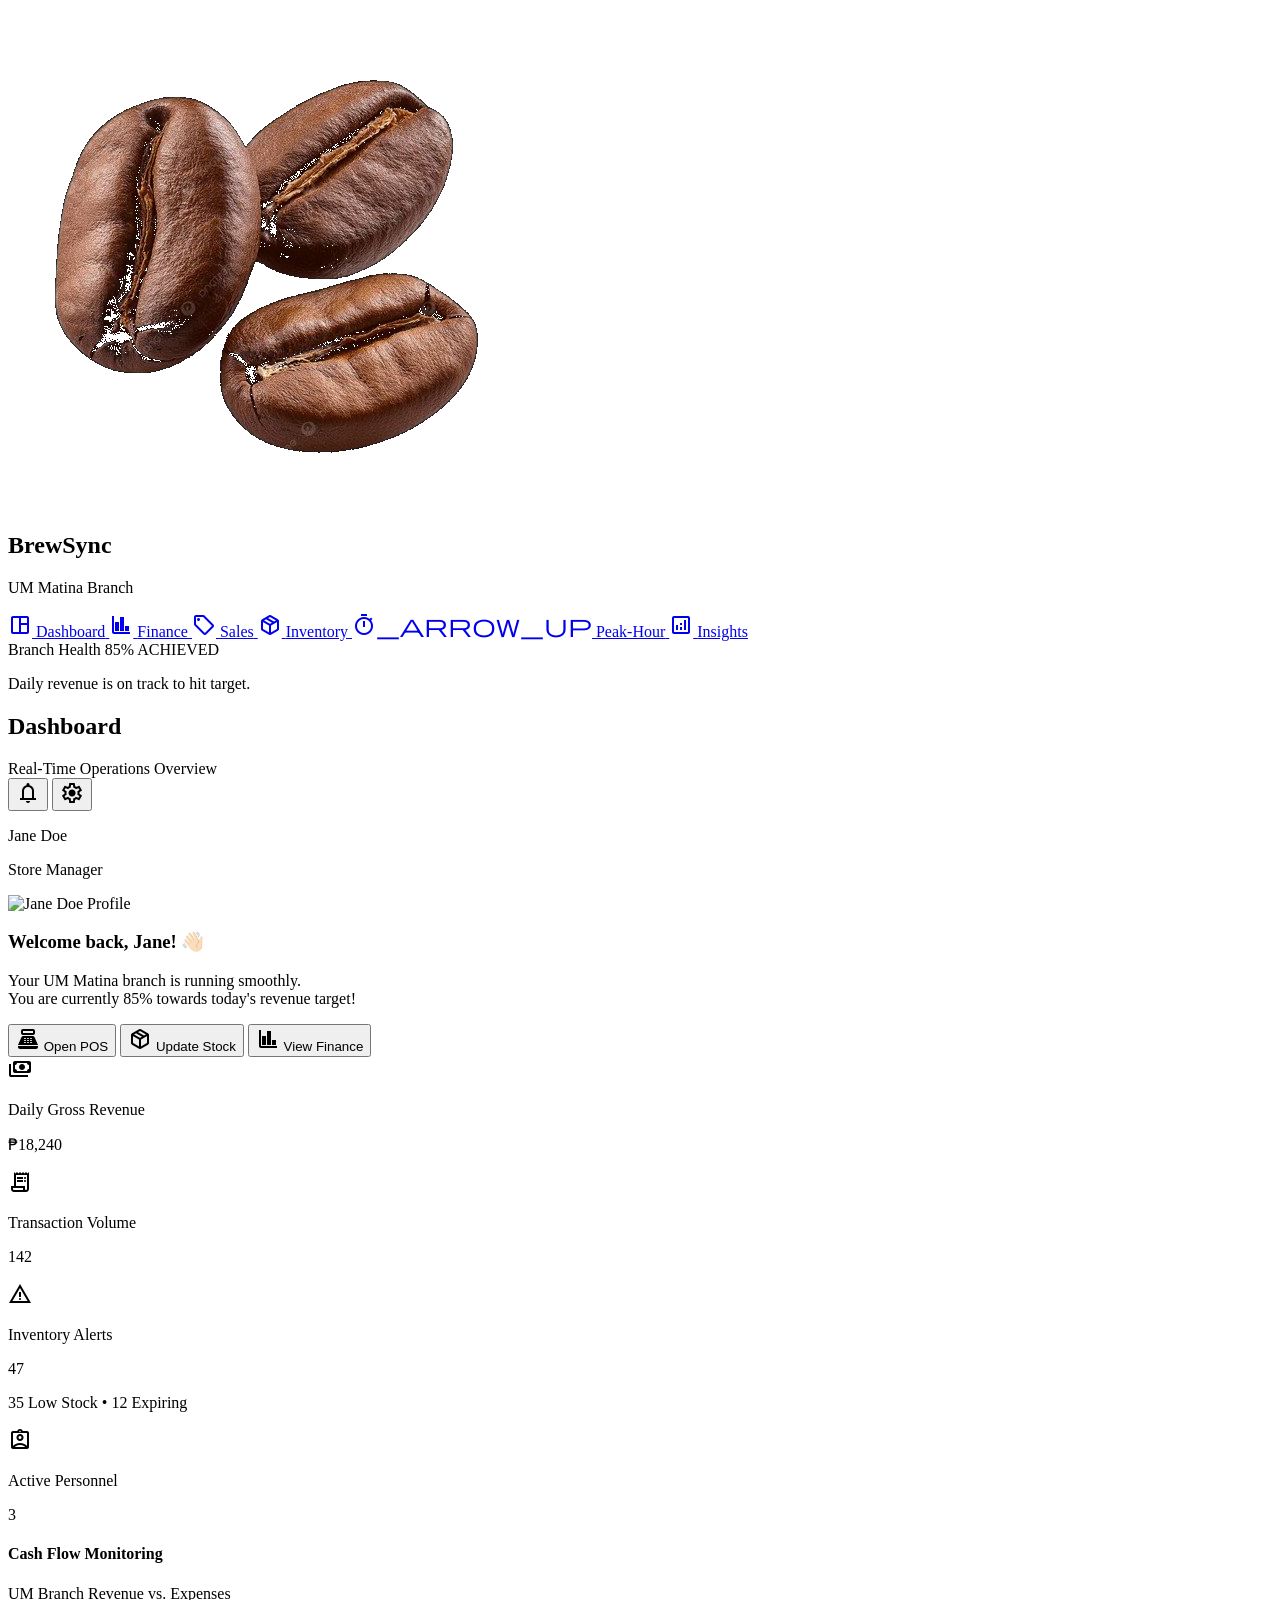
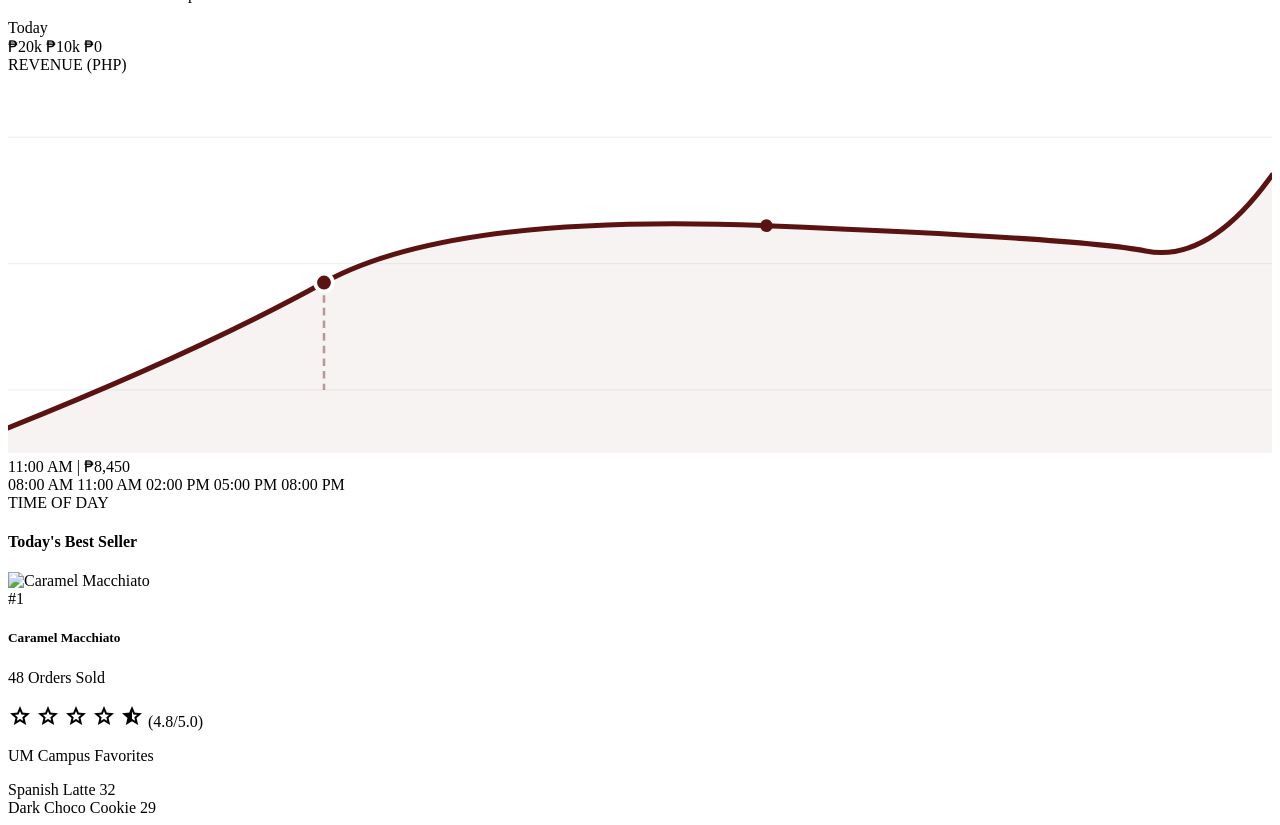
==== commit 9e1a53f5: "clean up empty code change sections in the changes log" ====
--- a/dashboard.html
+++ b/dashboard.html
@@ -55,64 +55,73 @@
 
 <body class="bg-background-light dark:bg-background-dark">
     <div class="flex h-screen overflow-hidden">
-        <aside class="w-72 bg-sidebar-dark flex flex-col h-full text-stone-200 shadow-2xl z-20">
-            <div class="p-8 flex items-center gap-3">
-                <div
-                    class="size-12 bg-primary rounded flex items-center justify-center border border-white/10 shadow-lg">
-                    <span class="material-symbols-outlined text-white text-3xl">coffee</span>
-                </div>
-                <div>
-                    <h1 class="text-white text-2xl font-logo tracking-tight">BrewSync</h1>
-                    <p class="text-stone-500 text-[10px] uppercase tracking-widest font-bold">UM Matina Branch</p>
-                </div>
+        <aside class="w-72 relative flex flex-col h-full text-stone-200 shadow-2xl z-20 overflow-hidden">
+            <div
+                class="absolute inset-0 z-0 bg-[url('https://i.pinimg.com/736x/10/86/14/108614008a12928220759c5d083c2afb.jpg')] bg-cover bg-center">
             </div>
-            <nav class="flex-1 px-4 space-y-2 py-4 overflow-y-auto custom-scrollbar">
-                <a class="flex items-center gap-3 px-4 py-3 rounded bg-primary text-white shadow-lg shadow-primary/20"
-                    href="#">
-                    <span class="material-symbols-outlined">dashboard</span>
-                    <span class="font-medium">Dashboard</span>
-                </a>
-                <a class="flex items-center gap-3 px-4 py-3 rounded transition-all hover:bg-white/5 text-stone-400"
-                    href="#">
-                    <span class="material-symbols-outlined">payments</span>
-                    <span class="font-medium">Finance</span>
-                </a>
-                <a class="flex items-center gap-3 px-4 py-3 rounded transition-all hover:bg-white/5 text-stone-400"
-                    href="#">
-                    <span class="material-symbols-outlined">sell</span>
-                    <span class="font-medium">Sales</span>
-                </a>
-                <a class="flex items-center gap-3 px-4 py-3 rounded transition-all hover:bg-white/5 text-stone-400"
-                    href="#">
-                    <span class="material-symbols-outlined">inventory_2</span>
-                    <span class="font-medium">Inventory</span>
-                </a>
-                <a class="flex items-center gap-3 px-4 py-3 rounded transition-all hover:bg-white/5 text-stone-400"
-                    href="#">
-                    <span class="material-symbols-outlined">schedule</span>
-                    <span class="font-medium">Peak-Hour</span>
-                </a>
-                <a class="flex items-center gap-3 px-4 py-3 rounded transition-all hover:bg-white/5 text-stone-400"
-                    href="#">
-                    <span class="material-symbols-outlined">insights</span>
-                    <span class="font-medium">Insights</span>
-                </a>
-            </nav>
-            <div class="p-6 mt-auto border-t border-white/5">
-                <div class="bg-green-500/10 rounded-2xl p-4 border border-green-500/20">
-                    <div class="flex items-center justify-between mb-2">
-                        <span class="text-[10px] font-bold text-green-500 uppercase tracking-widest">Branch
-                            Health</span>
-                        <span class="text-[10px] font-bold text-green-500">85% ACHIEVED</span>
-                    </div>
-                    <div class="h-1.5 w-full bg-white/5 rounded-full overflow-hidden">
-                        <div class="h-full bg-green-500 rounded-full" style="width: 85%"></div>
-                    </div>
-                    <p class="text-[11px] text-stone-400 mt-2 leading-relaxed">Daily revenue is on track to hit target.
-                    </p>
+
+            <div class="absolute inset-0 z-0 bg-sidebar-dark/85 backdrop-blur-[2px]"></div>
+
+            <div class="relative z-10 flex flex-col h-full">
+                <div class="p-8 flex items-center gap-3">
+                    <img src="[data-uri]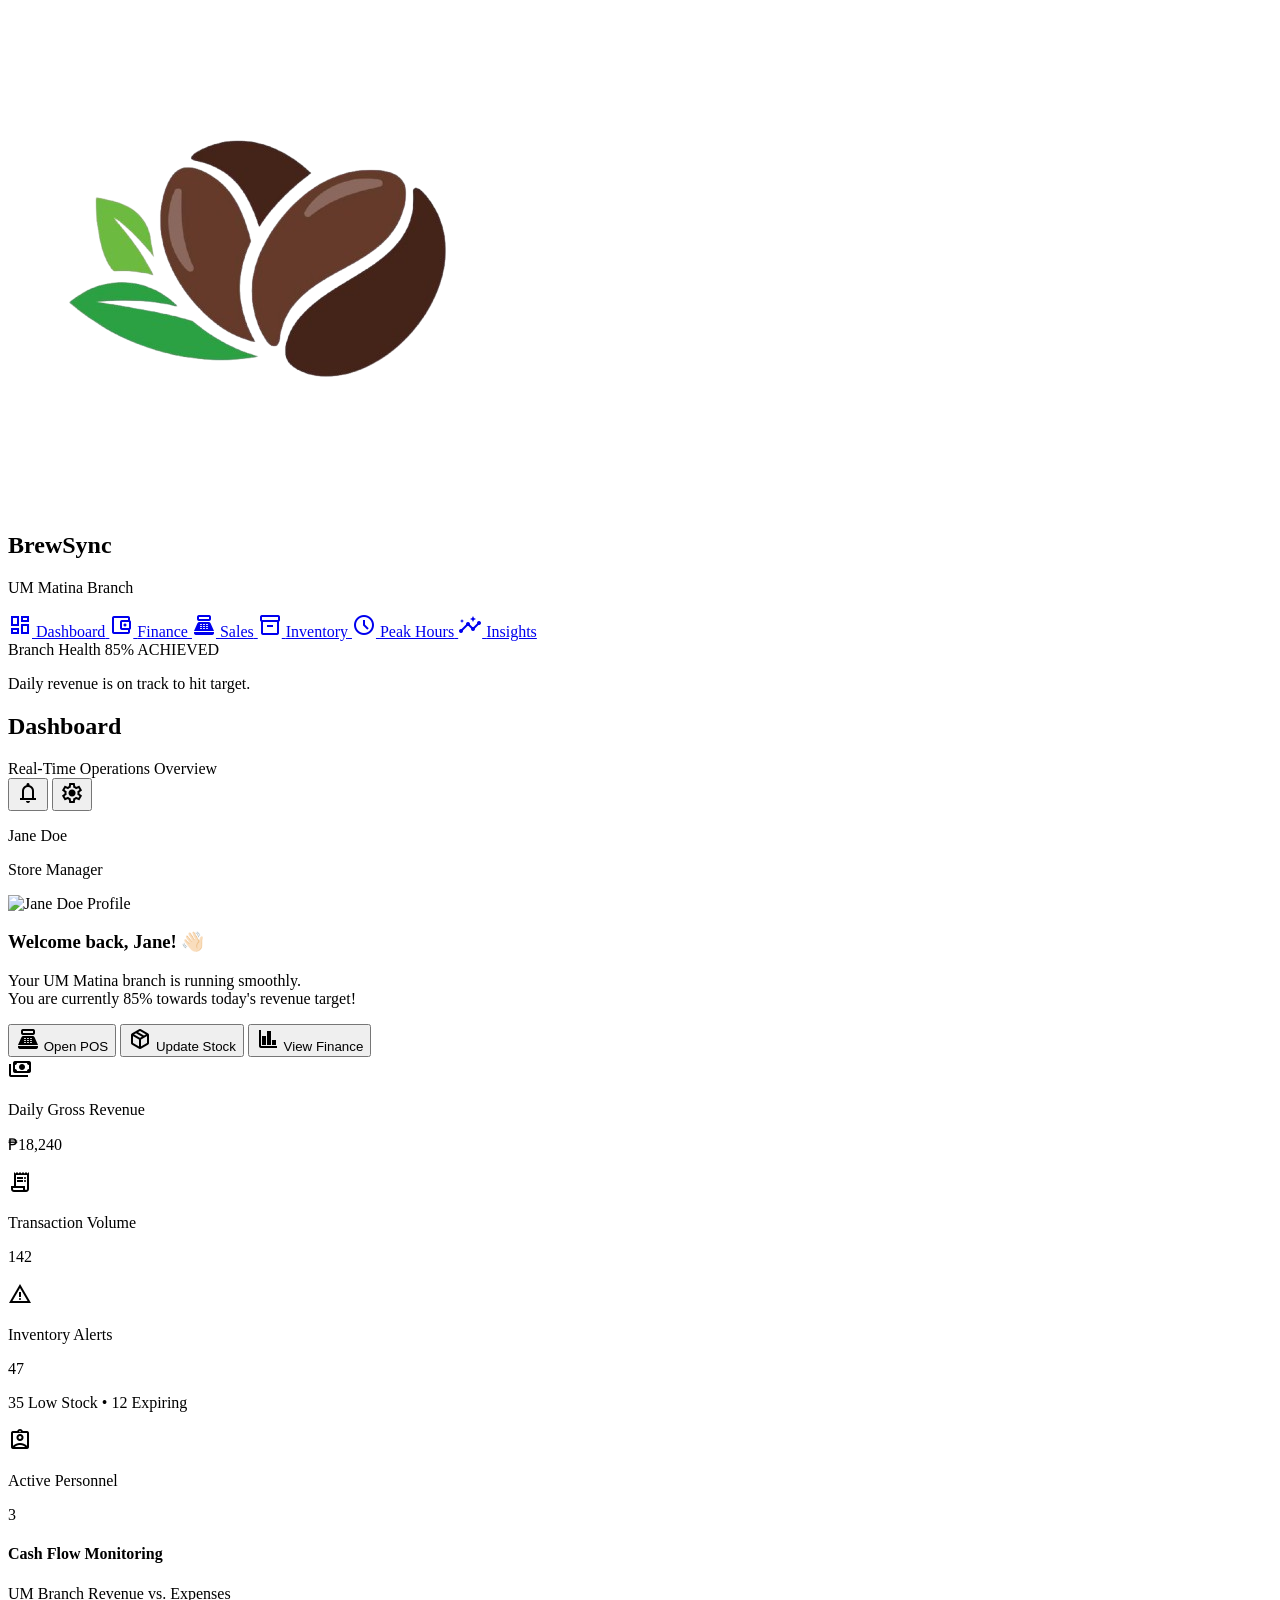
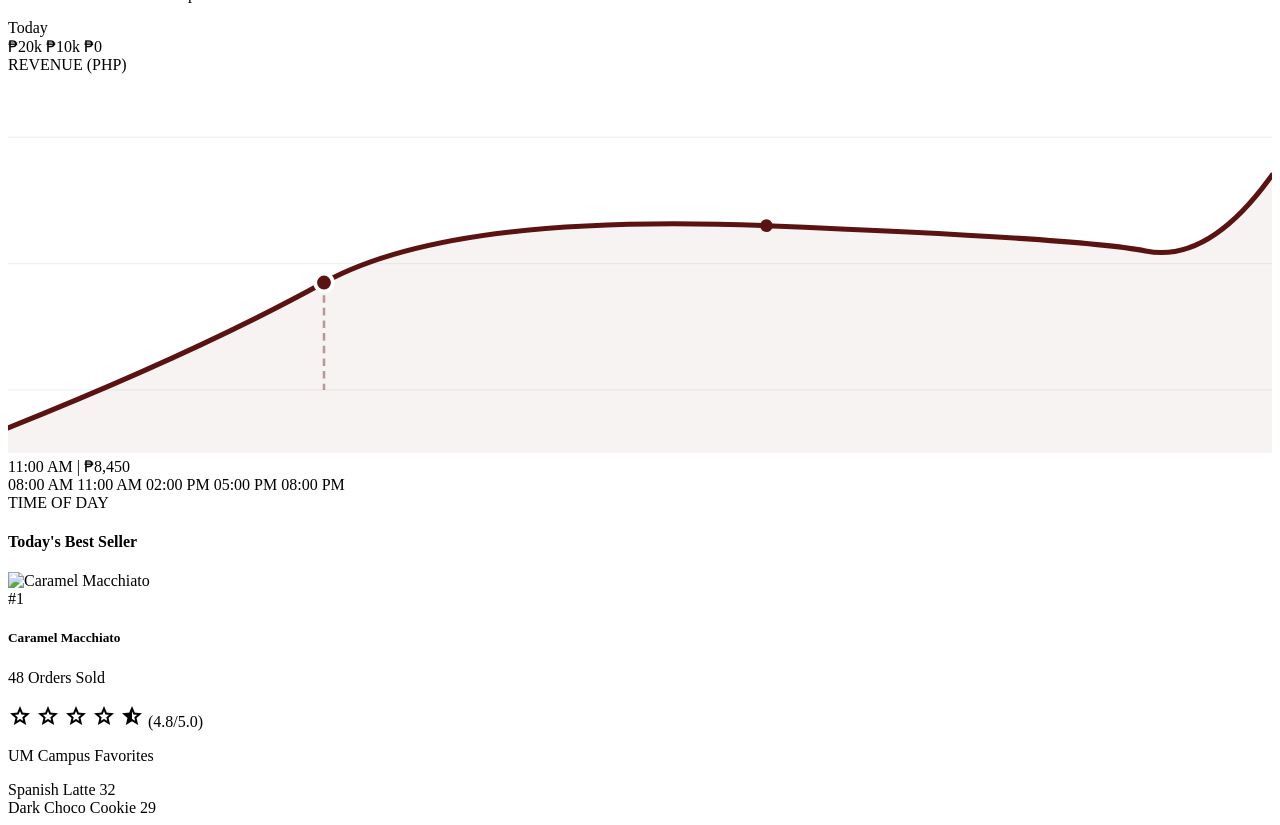
==== commit 47794f76: "add styles for dashboard, finance, insights, inventory, peak hour, and sales panels" ====
--- a/dashboard.html
+++ b/dashboard.html
@@ -64,44 +64,43 @@
 
             <div class="relative z-10 flex flex-col h-full">
                 <div class="p-8 flex items-center gap-3">
-                    <img src="[data-uri]